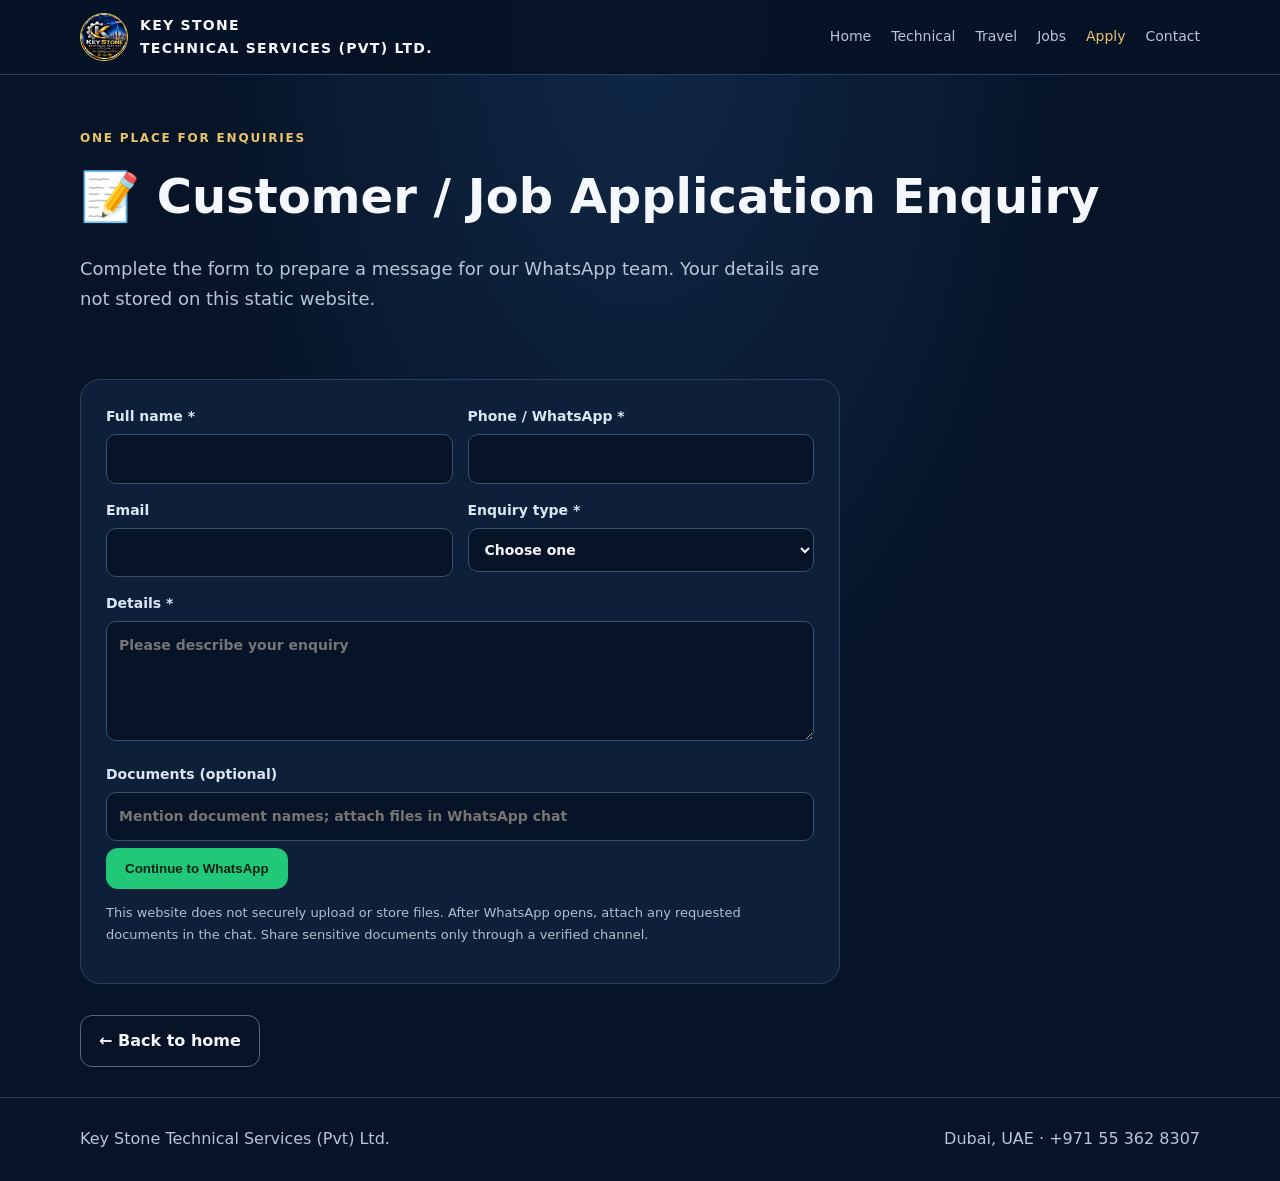
==== apply.html @ 04339b54 "Add files via upload" ====
<!doctype html><html lang="en"><head><meta charset="utf-8"><meta name="viewport" content="width=device-width,initial-scale=1"><title>Apply / Enquiry | Key Stone</title><link rel="stylesheet" href="style.css"></head><body><header class="topbar"><div class="wrap nav"><a class="brand" href="index.html"><img src="logo.jpeg" alt="Logo"><span>KEY STONE<br>TECHNICAL SERVICES (PVT) LTD.</span></a><nav class="links"><a href="index.html">Home</a><a href="technical.html">Technical</a><a href="travel.html">Travel</a><a href="jobs.html">Jobs</a><a class="active" href="apply.html">Apply</a><a href="contact.html">Contact</a></nav></div></header><main class="wrap"><section class="pagehead"><div class="eyebrow">One place for enquiries</div><h1>📝 Customer / Job Application Enquiry</h1><p>Complete the form to prepare a message for our WhatsApp team. Your details are not stored on this static website.</p></section><div class="formbox"><form onsubmit="return sendEnquiry(this)"><div class="formgrid"><label>Full name *<input name="Full name" required></label><label>Phone / WhatsApp *<input name="Phone / WhatsApp" required></label><label>Email<input name="Email" type="email"></label><label>Enquiry type *<select name="Enquiry type" required><option value="">Choose one</option><option>Technical services</option><option>Travel / air tickets</option><option>Holiday package</option><option>Visa information</option><option>Job vacancy / application</option><option>Other</option></select></label><label class="full">Details *<textarea name="Details" required placeholder="Please describe your enquiry"></textarea></label><label class="full">Documents (optional)<input type="text" name="Documents note" placeholder="Mention document names; attach files in WhatsApp chat"></label></div><button class="btn green" type="submit">Continue to WhatsApp</button><p class="notice">This website does not securely upload or store files. After WhatsApp opens, attach any requested documents in the chat. Share sensitive documents only through a verified channel.</p></form></div><a class="btn secondary" href="index.html">← Back to home</a></main><footer class="footer"><div class="wrap footerinner"><span>Key Stone Technical Services (Pvt) Ltd.</span><span>Dubai, UAE · +971 55 362 8307</span></div></footer><script src="script.js"></script></body></html>
---- style.css ----
:root{--navy:#071326;--panel:#0e2039;--panel2:#122943;--gold:#e9c46a;--blue:#65b7ff;--text:#f4f7fb;--muted:#b8c5d6;--line:#29415e;--green:#20c878}*{box-sizing:border-box}html{scroll-behavior:smooth}body{margin:0;background:radial-gradient(ellipse at top,#102847 0,#071326 52%);color:var(--text);font:16px/1.65 system-ui,-apple-system,BlinkMacSystemFont,"Segoe UI",sans-serif}a{color:inherit;text-decoration:none}.wrap{width:min(1120px,92%);margin:auto}.topbar{position:sticky;top:0;z-index:5;background:#071326ed;border-bottom:1px solid var(--line);backdrop-filter:blur(12px)}.nav{display:flex;align-items:center;justify-content:space-between;gap:20px;padding:13px 0}.brand{display:flex;align-items:center;gap:12px;font-weight:800;letter-spacing:.08em}.brand img{width:48px;height:48px;object-fit:cover;border-radius:50%;border:1px solid var(--gold)}.brand span{font-size:14px}.links{display:flex;gap:20px;align-items:center;color:var(--muted);font-size:14px}.links a:hover,.links a.active{color:var(--gold)}.lang{background:#10213a;color:var(--text);border:1px solid var(--line);border-radius:10px;padding:8px}.hero{padding:65px 0 48px;display:grid;grid-template-columns:1.2fr .8fr;gap:32px;align-items:center}.eyebrow{color:var(--gold);font-weight:700;letter-spacing:.15em;text-transform:uppercase;font-size:12px}.hero h1{font-size:clamp(34px,5vw,58px);line-height:1.08;margin:14px 0}.hero p,.intro{color:var(--muted);font-size:18px;max-width:680px}.hero-art{border:1px solid #536783;border-radius:26px;padding:16px;background:linear-gradient(145deg,#102b4b,#071326);box-shadow:0 20px 60px #0004}.hero-art img{width:100%;display:block;border-radius:18px}.btn{display:inline-flex;align-items:center;justify-content:center;gap:8px;padding:12px 18px;border-radius:12px;background:var(--gold);color:#091426;font-weight:800;border:1px solid transparent;margin:7px 8px 0 0}.btn.secondary{background:transparent;color:var(--text);border-color:#536783}.btn.green{background:var(--green);color:#032215}.section{padding:38px 0 52px}.section h2{font-size:clamp(26px,3vw,38px);margin:0 0 8px}.grid{display:grid;grid-template-columns:repeat(3,1fr);gap:18px;margin-top:24px}.card{background:linear-gradient(145deg,#10243d,#0b1a2e);border:1px solid var(--line);border-radius:20px;padding:25px;transition:.2s}.card:hover{transform:translateY(-3px);border-color:var(--gold)}.icon{font-size:30px}.card h3{margin:10px 0;color:var(--gold);font-size:21px}.card p{color:var(--muted);margin:0 0 16px}.card .more{color:var(--blue);font-weight:700}.feature{display:grid;grid-template-columns:1fr 1fr;gap:20px;margin-top:24px}.featurebox{background:var(--panel);border:1px solid var(--line);border-radius:18px;padding:24px}.featurebox h3{color:var(--gold);margin-top:0}.list{padding-left:20px;color:var(--muted)}.list li{margin:8px 0}.banner{padding:25px;border:1px solid #6a5a32;background:#211e18;border-radius:18px;margin:25px 0}.pagehead{padding:54px 0 24px}.pagehead h1{font-size:clamp(32px,4vw,48px);margin:8px 0}.pagehead p{color:var(--muted);max-width:750px;font-size:18px}.formbox{max-width:760px;background:var(--panel);border:1px solid var(--line);border-radius:20px;padding:25px;margin:24px 0}.formgrid{display:grid;grid-template-columns:1fr 1fr;gap:15px}label{display:block;font-weight:650;color:#dce6f2;font-size:14px}input,select,textarea{width:100%;margin-top:6px;background:#071326;color:var(--text);border:1px solid #38516d;border-radius:10px;padding:12px;font:inherit}textarea{min-height:120px;resize:vertical}.full{grid-column:1/-1}.notice{color:#aebed0;font-size:13px}.footer{border-top:1px solid var(--line);padding:28px 0;color:var(--muted);margin-top:30px}.footerinner{display:flex;justify-content:space-between;gap:18px;flex-wrap:wrap}.mobilemenu{display:none}@media(max-width:760px){.nav{flex-wrap:wrap}.links{width:100%;justify-content:space-between;gap:8px;font-size:12px}.hero{grid-template-columns:1fr;padding-top:38px}.hero-art{max-width:420px}.grid{grid-template-columns:1fr}.feature{grid-template-columns:1fr}.formgrid{grid-template-columns:1fr}.brand span{max-width:210px}.section{padding:28px 0}.pagehead{padding-top:35px}}
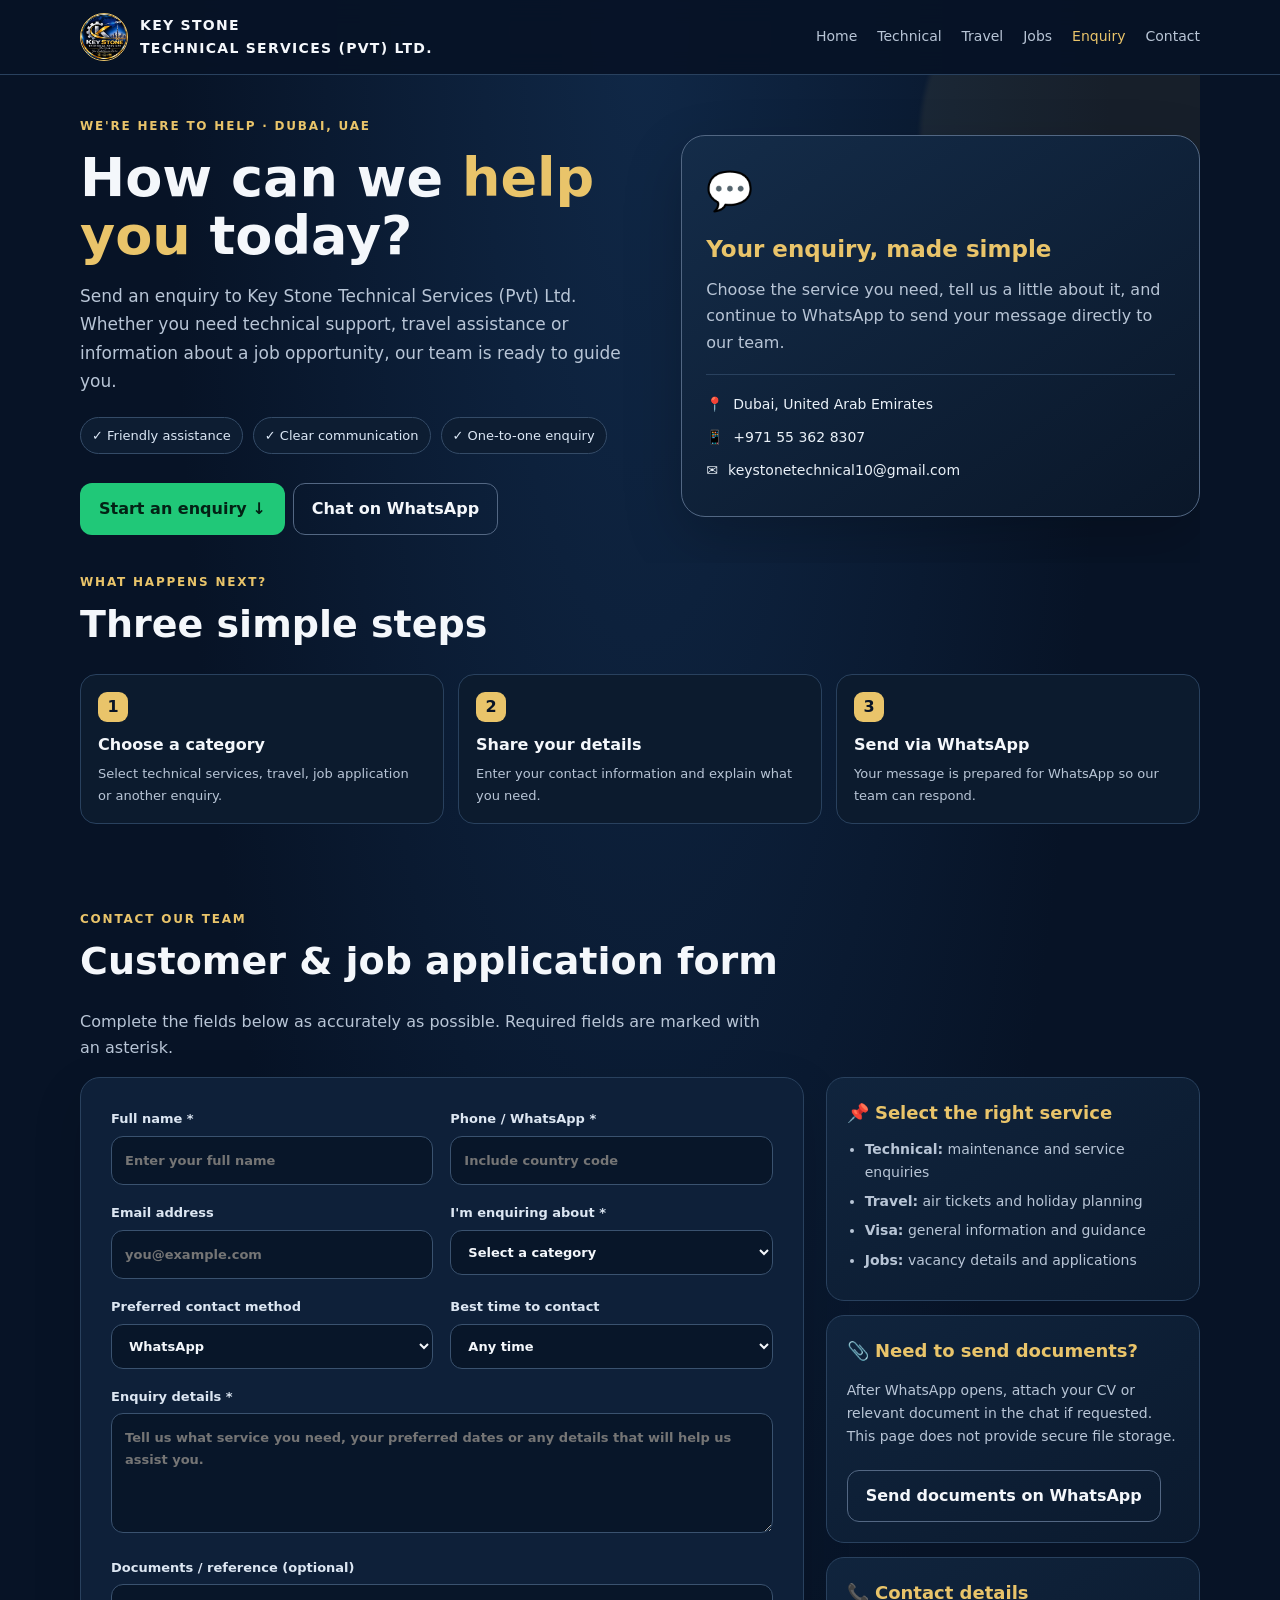
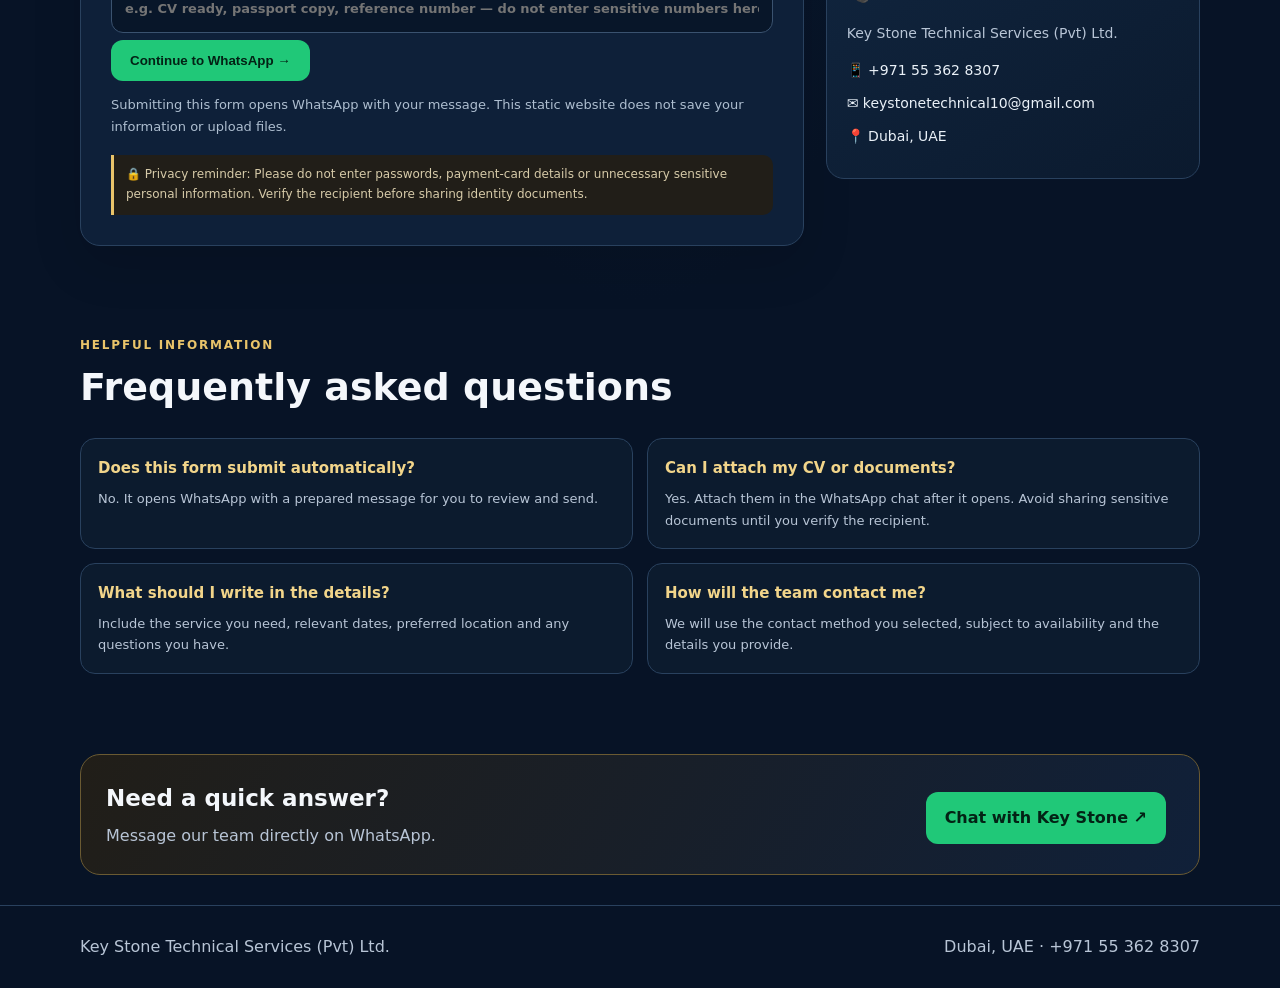
==== commit 90ece23a: "Add files via upload" ====
--- a/apply.html
+++ b/apply.html
@@ -1 +1,37 @@
-<!doctype html><html lang="en"><head><meta charset="utf-8"><meta name="viewport" content="width=device-width,initial-scale=1"><title>Apply / Enquiry | Key Stone</title><link rel="stylesheet" href="style.css"></head><body><header class="topbar"><div class="wrap nav"><a class="brand" href="index.html"><img src="logo.jpeg" alt="Logo"><span>KEY STONE<br>TECHNICAL SERVICES (PVT) LTD.</span></a><nav class="links"><a href="index.html">Home</a><a href="technical.html">Technical</a><a href="travel.html">Travel</a><a href="jobs.html">Jobs</a><a class="active" href="apply.html">Apply</a><a href="contact.html">Contact</a></nav></div></header><main class="wrap"><section class="pagehead"><div class="eyebrow">One place for enquiries</div><h1>📝 Customer / Job Application Enquiry</h1><p>Complete the form to prepare a message for our WhatsApp team. Your details are not stored on this static website.</p></section><div class="formbox"><form onsubmit="return sendEnquiry(this)"><div class="formgrid"><label>Full name *<input name="Full name" required></label><label>Phone / WhatsApp *<input name="Phone / WhatsApp" required></label><label>Email<input name="Email" type="email"></label><label>Enquiry type *<select name="Enquiry type" required><option value="">Choose one</option><option>Technical services</option><option>Travel / air tickets</option><option>Holiday package</option><option>Visa information</option><option>Job vacancy / application</option><option>Other</option></select></label><label class="full">Details *<textarea name="Details" required placeholder="Please describe your enquiry"></textarea></label><label class="full">Documents (optional)<input type="text" name="Documents note" placeholder="Mention document names; attach files in WhatsApp chat"></label></div><button class="btn green" type="submit">Continue to WhatsApp</button><p class="notice">This website does not securely upload or store files. After WhatsApp opens, attach any requested documents in the chat. Share sensitive documents only through a verified channel.</p></form></div><a class="btn secondary" href="index.html">← Back to home</a></main><footer class="footer"><div class="wrap footerinner"><span>Key Stone Technical Services (Pvt) Ltd.</span><span>Dubai, UAE · +971 55 362 8307</span></div></footer><script src="script.js"></script></body></html>
+<!doctype html>
+<html lang="en">
+<head>
+<meta charset="utf-8"><meta name="viewport" content="width=device-width,initial-scale=1">
+<meta name="description" content="Contact Key Stone Technical Services (Pvt) Ltd. in Dubai for technical services, travel enquiries, visa guidance and job applications.">
+<title>Enquiry & Application | Key Stone</title><link rel="stylesheet" href="style.css">
+<style>
+.apply-hero{position:relative;overflow:hidden;display:grid;grid-template-columns:1.05fr .95fr;gap:28px;align-items:center;padding:42px 0 28px}
+.apply-hero:before{content:"";position:absolute;width:380px;height:380px;border-radius:50%;background:#e9c46a12;filter:blur(2px);right:-100px;top:-130px;pointer-events:none}
+.hero-copy,.hero-panel{position:relative;z-index:1}.hero-copy h1{font-size:clamp(34px,5vw,54px);line-height:1.08;margin:12px 0 16px}.hero-copy p{font-size:17px;color:var(--muted);max-width:620px}.trust-row{display:flex;flex-wrap:wrap;gap:10px;margin:22px 0}.trust-pill{font-size:13px;color:#dbe7f5;border:1px solid #344b67;background:#0d1d32;border-radius:999px;padding:7px 11px}.hero-panel{background:linear-gradient(145deg,#142c49,#0a1729);border:1px solid #526783;border-radius:24px;padding:24px;box-shadow:0 22px 60px #0003}.hero-panel .big-icon{font-size:38px}.hero-panel h2{margin:8px 0;color:var(--gold);font-size:23px}.hero-panel p{color:var(--muted);margin:0}.steps{display:grid;grid-template-columns:repeat(3,1fr);gap:14px;margin:18px 0 34px}.step{border:1px solid var(--line);background:#0c1b2e;border-radius:16px;padding:17px}.step-num{display:inline-flex;width:30px;height:30px;align-items:center;justify-content:center;border-radius:9px;background:#e9c46a;color:#091426;font-weight:900}.step h3{font-size:16px;margin:10px 0 5px}.step p{font-size:13px;color:var(--muted);margin:0}.form-layout{display:grid;grid-template-columns:minmax(0,1.45fr) minmax(250px,.75fr);gap:22px;align-items:start}.formbox{max-width:none;margin:0;padding:clamp(18px,3vw,30px);box-shadow:0 18px 50px #0002}.form-title{margin:0 0 5px;font-size:25px}.form-subtitle{margin:0 0 22px;color:var(--muted);font-size:14px}.formgrid{gap:17px}.formgrid label{font-size:13px}.formgrid input,.formgrid select,.formgrid textarea{border-radius:12px;padding:13px;background:#081629;border-color:#3a526f}.formgrid input:focus,.formgrid select:focus,.formgrid textarea:focus{outline:2px solid #e9c46a70;border-color:var(--gold)}.side-info{display:grid;gap:14px}.info-card{background:linear-gradient(145deg,#10243d,#0b1a2e);border:1px solid var(--line);border-radius:18px;padding:20px}.info-card h3{margin:0 0 10px;color:var(--gold);font-size:18px}.info-card p,.info-card li{color:var(--muted);font-size:14px}.info-card ul{padding-left:18px;margin:8px 0}.info-card li{margin:6px 0}.contact-line{display:flex;gap:10px;align-items:center;margin:10px 0;color:#eaf1f8;font-size:14px}.privacy{border-left:3px solid var(--gold);padding:10px 12px;background:#211e18;border-radius:0 10px 10px 0;color:#d7cba9;font-size:12px;margin-top:18px}.faq-grid{display:grid;grid-template-columns:repeat(2,1fr);gap:14px;margin-top:20px}.faq{border:1px solid var(--line);background:#0c1b2e;border-radius:15px;padding:17px}.faq h3{font-size:15px;margin:0 0 7px;color:#f2d58a}.faq p{font-size:13px;color:var(--muted);margin:0}.section-intro{color:var(--muted);max-width:700px}.bottom-cta{display:flex;align-items:center;justify-content:space-between;gap:20px;flex-wrap:wrap;padding:25px;border:1px solid #6a5a32;background:linear-gradient(120deg,#211e18,#102039);border-radius:20px;margin:28px 0}.bottom-cta h2{margin:0 0 5px;font-size:23px}.bottom-cta p{margin:0;color:var(--muted)}
+@media(max-width:760px){.apply-hero{grid-template-columns:1fr;padding-top:32px}.steps{grid-template-columns:1fr}.form-layout{grid-template-columns:1fr}.faq-grid{grid-template-columns:1fr}.hero-panel{padding:20px}.bottom-cta{padding:20px}}
+</style>
+</head>
+<body>
+<header class="topbar"><div class="wrap nav"><a class="brand" href="index.html"><img src="logo.jpeg" alt="Key Stone logo"><span>KEY STONE<br>TECHNICAL SERVICES (PVT) LTD.</span></a><nav class="links"><a href="index.html">Home</a><a href="technical.html">Technical</a><a href="travel.html">Travel</a><a href="jobs.html">Jobs</a><a class="active" href="apply.html">Enquiry</a><a href="contact.html">Contact</a></nav></div></header>
+<main class="wrap">
+<section class="apply-hero">
+ <div class="hero-copy"><div class="eyebrow">We're here to help · Dubai, UAE</div><h1>How can we <span style="color:var(--gold)">help you</span> today?</h1><p>Send an enquiry to Key Stone Technical Services (Pvt) Ltd. Whether you need technical support, travel assistance or information about a job opportunity, our team is ready to guide you.</p><div class="trust-row"><span class="trust-pill">✓ Friendly assistance</span><span class="trust-pill">✓ Clear communication</span><span class="trust-pill">✓ One-to-one enquiry</span></div><a class="btn green" href="#enquiry-form">Start an enquiry ↓</a><a class="btn secondary" href="https://wa.me/971553628307?text=Hello%20Key%20Stone%2C%20I%20have%20an%20enquiry." target="_blank" rel="noopener">Chat on WhatsApp</a></div>
+ <div class="hero-panel"><div class="big-icon">💬</div><h2>Your enquiry, made simple</h2><p>Choose the service you need, tell us a little about it, and continue to WhatsApp to send your message directly to our team.</p><div style="height:1px;background:var(--line);margin:18px 0"></div><div class="contact-line"><span>📍</span><span>Dubai, United Arab Emirates</span></div><div class="contact-line"><span>📱</span><span>+971 55 362 8307</span></div><div class="contact-line"><span>✉️</span><span>keystonetechnical10@gmail.com</span></div></div>
+</section>
+<section class="section" style="padding-top:10px"><div class="eyebrow">What happens next?</div><h2>Three simple steps</h2><div class="steps"><div class="step"><span class="step-num">1</span><h3>Choose a category</h3><p>Select technical services, travel, job application or another enquiry.</p></div><div class="step"><span class="step-num">2</span><h3>Share your details</h3><p>Enter your contact information and explain what you need.</p></div><div class="step"><span class="step-num">3</span><h3>Send via WhatsApp</h3><p>Your message is prepared for WhatsApp so our team can respond.</p></div></div></section>
+<section class="section" id="enquiry-form" style="padding-top:0"><div class="eyebrow">Contact our team</div><h2>Customer & job application form</h2><p class="section-intro">Complete the fields below as accurately as possible. Required fields are marked with an asterisk.</p>
+<div class="form-layout"><div class="formbox"><form onsubmit="return sendEnquiry(this)"><div class="formgrid">
+<label>Full name *<input name="Full name" autocomplete="name" placeholder="Enter your full name" required></label>
+<label>Phone / WhatsApp *<input name="Phone / WhatsApp" autocomplete="tel" type="tel" placeholder="Include country code" required></label>
+<label>Email address<input name="Email" autocomplete="email" type="email" placeholder="you@example.com"></label>
+<label>I'm enquiring about *<select name="Enquiry category" required><option value="">Select a category</option><option>Technical services</option><option>Travel / air tickets</option><option>Holiday package</option><option>Visa information / guidance</option><option>Job vacancy / application</option><option>Company / business enquiry</option><option>Other</option></select></label>
+<label>Preferred contact method<select name="Preferred contact"><option>WhatsApp</option><option>Phone call</option><option>Email</option></select></label>
+<label>Best time to contact<select name="Best time to contact"><option>Any time</option><option>Morning</option><option>Afternoon</option><option>Evening</option></select></label>
+<label class="full">Enquiry details *<textarea name="Enquiry details" required placeholder="Tell us what service you need, your preferred dates or any details that will help us assist you."></textarea></label>
+<label class="full">Documents / reference (optional)<input name="Document note" placeholder="e.g. CV ready, passport copy, reference number — do not enter sensitive numbers here"></label>
+</div><button class="btn green" type="submit">Continue to WhatsApp →</button><p class="notice">Submitting this form opens WhatsApp with your message. This static website does not save your information or upload files.</p><div class="privacy">🔒 Privacy reminder: Please do not enter passwords, payment-card details or unnecessary sensitive personal information. Verify the recipient before sharing identity documents.</div></form></div>
+<aside class="side-info"><div class="info-card"><h3>📌 Select the right service</h3><ul><li><b>Technical:</b> maintenance and service enquiries</li><li><b>Travel:</b> air tickets and holiday planning</li><li><b>Visa:</b> general information and guidance</li><li><b>Jobs:</b> vacancy details and applications</li></ul></div><div class="info-card"><h3>📎 Need to send documents?</h3><p>After WhatsApp opens, attach your CV or relevant document in the chat if requested. This page does not provide secure file storage.</p><a class="btn secondary" href="https://wa.me/971553628307?text=Hello%20Key%20Stone%2C%20I%20would%20like%20to%20share%20documents%20for%20my%20enquiry." target="_blank" rel="noopener">Send documents on WhatsApp</a></div><div class="info-card"><h3>📞 Contact details</h3><p>Key Stone Technical Services (Pvt) Ltd.</p><div class="contact-line">📱 +971 55 362 8307</div><div class="contact-line">✉️ keystonetechnical10@gmail.com</div><div class="contact-line">📍 Dubai, UAE</div></div></aside></div></section>
+<section class="section"><div class="eyebrow">Helpful information</div><h2>Frequently asked questions</h2><div class="faq-grid"><div class="faq"><h3>Does this form submit automatically?</h3><p>No. It opens WhatsApp with a prepared message for you to review and send.</p></div><div class="faq"><h3>Can I attach my CV or documents?</h3><p>Yes. Attach them in the WhatsApp chat after it opens. Avoid sharing sensitive documents until you verify the recipient.</p></div><div class="faq"><h3>What should I write in the details?</h3><p>Include the service you need, relevant dates, preferred location and any questions you have.</p></div><div class="faq"><h3>How will the team contact me?</h3><p>We will use the contact method you selected, subject to availability and the details you provide.</p></div></div></section>
+<div class="bottom-cta"><div><h2>Need a quick answer?</h2><p>Message our team directly on WhatsApp.</p></div><a class="btn green" href="https://wa.me/971553628307?text=Hello%20Key%20Stone%2C%20I%20need%20help%20with%20an%20enquiry." target="_blank" rel="noopener">Chat with Key Stone ↗</a></div>
+</main><footer class="footer"><div class="wrap footerinner"><span>Key Stone Technical Services (Pvt) Ltd.</span><span>Dubai, UAE · +971 55 362 8307</span></div></footer><script src="script.js"></script>
+</body></html>
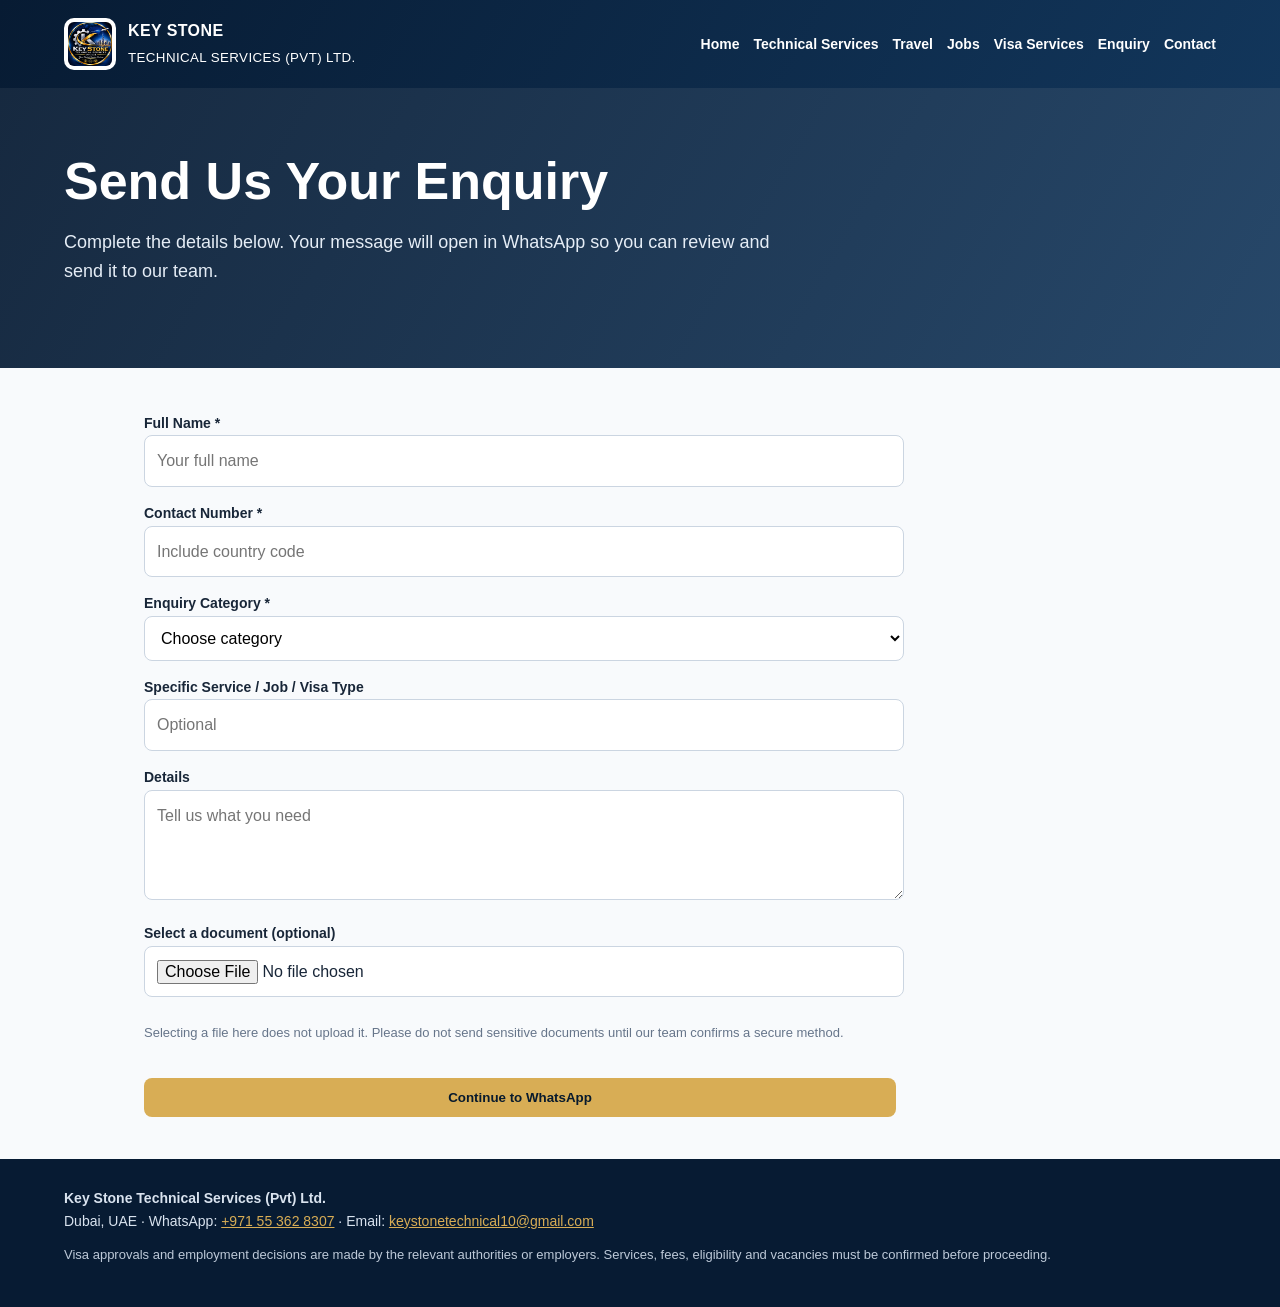
==== commit 9b4b3460: "Add files via upload" ====
--- a/apply.html
+++ b/apply.html
@@ -1,37 +1,20 @@
-<!doctype html>
-<html lang="en">
-<head>
-<meta charset="utf-8"><meta name="viewport" content="width=device-width,initial-scale=1">
-<meta name="description" content="Contact Key Stone Technical Services (Pvt) Ltd. in Dubai for technical services, travel enquiries, visa guidance and job applications.">
-<title>Enquiry & Application | Key Stone</title><link rel="stylesheet" href="style.css">
-<style>
-.apply-hero{position:relative;overflow:hidden;display:grid;grid-template-columns:1.05fr .95fr;gap:28px;align-items:center;padding:42px 0 28px}
-.apply-hero:before{content:"";position:absolute;width:380px;height:380px;border-radius:50%;background:#e9c46a12;filter:blur(2px);right:-100px;top:-130px;pointer-events:none}
-.hero-copy,.hero-panel{position:relative;z-index:1}.hero-copy h1{font-size:clamp(34px,5vw,54px);line-height:1.08;margin:12px 0 16px}.hero-copy p{font-size:17px;color:var(--muted);max-width:620px}.trust-row{display:flex;flex-wrap:wrap;gap:10px;margin:22px 0}.trust-pill{font-size:13px;color:#dbe7f5;border:1px solid #344b67;background:#0d1d32;border-radius:999px;padding:7px 11px}.hero-panel{background:linear-gradient(145deg,#142c49,#0a1729);border:1px solid #526783;border-radius:24px;padding:24px;box-shadow:0 22px 60px #0003}.hero-panel .big-icon{font-size:38px}.hero-panel h2{margin:8px 0;color:var(--gold);font-size:23px}.hero-panel p{color:var(--muted);margin:0}.steps{display:grid;grid-template-columns:repeat(3,1fr);gap:14px;margin:18px 0 34px}.step{border:1px solid var(--line);background:#0c1b2e;border-radius:16px;padding:17px}.step-num{display:inline-flex;width:30px;height:30px;align-items:center;justify-content:center;border-radius:9px;background:#e9c46a;color:#091426;font-weight:900}.step h3{font-size:16px;margin:10px 0 5px}.step p{font-size:13px;color:var(--muted);margin:0}.form-layout{display:grid;grid-template-columns:minmax(0,1.45fr) minmax(250px,.75fr);gap:22px;align-items:start}.formbox{max-width:none;margin:0;padding:clamp(18px,3vw,30px);box-shadow:0 18px 50px #0002}.form-title{margin:0 0 5px;font-size:25px}.form-subtitle{margin:0 0 22px;color:var(--muted);font-size:14px}.formgrid{gap:17px}.formgrid label{font-size:13px}.formgrid input,.formgrid select,.formgrid textarea{border-radius:12px;padding:13px;background:#081629;border-color:#3a526f}.formgrid input:focus,.formgrid select:focus,.formgrid textarea:focus{outline:2px solid #e9c46a70;border-color:var(--gold)}.side-info{display:grid;gap:14px}.info-card{background:linear-gradient(145deg,#10243d,#0b1a2e);border:1px solid var(--line);border-radius:18px;padding:20px}.info-card h3{margin:0 0 10px;color:var(--gold);font-size:18px}.info-card p,.info-card li{color:var(--muted);font-size:14px}.info-card ul{padding-left:18px;margin:8px 0}.info-card li{margin:6px 0}.contact-line{display:flex;gap:10px;align-items:center;margin:10px 0;color:#eaf1f8;font-size:14px}.privacy{border-left:3px solid var(--gold);padding:10px 12px;background:#211e18;border-radius:0 10px 10px 0;color:#d7cba9;font-size:12px;margin-top:18px}.faq-grid{display:grid;grid-template-columns:repeat(2,1fr);gap:14px;margin-top:20px}.faq{border:1px solid var(--line);background:#0c1b2e;border-radius:15px;padding:17px}.faq h3{font-size:15px;margin:0 0 7px;color:#f2d58a}.faq p{font-size:13px;color:var(--muted);margin:0}.section-intro{color:var(--muted);max-width:700px}.bottom-cta{display:flex;align-items:center;justify-content:space-between;gap:20px;flex-wrap:wrap;padding:25px;border:1px solid #6a5a32;background:linear-gradient(120deg,#211e18,#102039);border-radius:20px;margin:28px 0}.bottom-cta h2{margin:0 0 5px;font-size:23px}.bottom-cta p{margin:0;color:var(--muted)}
-@media(max-width:760px){.apply-hero{grid-template-columns:1fr;padding-top:32px}.steps{grid-template-columns:1fr}.form-layout{grid-template-columns:1fr}.faq-grid{grid-template-columns:1fr}.hero-panel{padding:20px}.bottom-cta{padding:20px}}
-</style>
-</head>
-<body>
-<header class="topbar"><div class="wrap nav"><a class="brand" href="index.html"><img src="logo.jpeg" alt="Key Stone logo"><span>KEY STONE<br>TECHNICAL SERVICES (PVT) LTD.</span></a><nav class="links"><a href="index.html">Home</a><a href="technical.html">Technical</a><a href="travel.html">Travel</a><a href="jobs.html">Jobs</a><a class="active" href="apply.html">Enquiry</a><a href="contact.html">Contact</a></nav></div></header>
-<main class="wrap">
-<section class="apply-hero">
- <div class="hero-copy"><div class="eyebrow">We're here to help · Dubai, UAE</div><h1>How can we <span style="color:var(--gold)">help you</span> today?</h1><p>Send an enquiry to Key Stone Technical Services (Pvt) Ltd. Whether you need technical support, travel assistance or information about a job opportunity, our team is ready to guide you.</p><div class="trust-row"><span class="trust-pill">✓ Friendly assistance</span><span class="trust-pill">✓ Clear communication</span><span class="trust-pill">✓ One-to-one enquiry</span></div><a class="btn green" href="#enquiry-form">Start an enquiry ↓</a><a class="btn secondary" href="https://wa.me/971553628307?text=Hello%20Key%20Stone%2C%20I%20have%20an%20enquiry." target="_blank" rel="noopener">Chat on WhatsApp</a></div>
- <div class="hero-panel"><div class="big-icon">💬</div><h2>Your enquiry, made simple</h2><p>Choose the service you need, tell us a little about it, and continue to WhatsApp to send your message directly to our team.</p><div style="height:1px;background:var(--line);margin:18px 0"></div><div class="contact-line"><span>📍</span><span>Dubai, United Arab Emirates</span></div><div class="contact-line"><span>📱</span><span>+971 55 362 8307</span></div><div class="contact-line"><span>✉️</span><span>keystonetechnical10@gmail.com</span></div></div>
-</section>
-<section class="section" style="padding-top:10px"><div class="eyebrow">What happens next?</div><h2>Three simple steps</h2><div class="steps"><div class="step"><span class="step-num">1</span><h3>Choose a category</h3><p>Select technical services, travel, job application or another enquiry.</p></div><div class="step"><span class="step-num">2</span><h3>Share your details</h3><p>Enter your contact information and explain what you need.</p></div><div class="step"><span class="step-num">3</span><h3>Send via WhatsApp</h3><p>Your message is prepared for WhatsApp so our team can respond.</p></div></div></section>
-<section class="section" id="enquiry-form" style="padding-top:0"><div class="eyebrow">Contact our team</div><h2>Customer & job application form</h2><p class="section-intro">Complete the fields below as accurately as possible. Required fields are marked with an asterisk.</p>
-<div class="form-layout"><div class="formbox"><form onsubmit="return sendEnquiry(this)"><div class="formgrid">
-<label>Full name *<input name="Full name" autocomplete="name" placeholder="Enter your full name" required></label>
-<label>Phone / WhatsApp *<input name="Phone / WhatsApp" autocomplete="tel" type="tel" placeholder="Include country code" required></label>
-<label>Email address<input name="Email" autocomplete="email" type="email" placeholder="you@example.com"></label>
-<label>I'm enquiring about *<select name="Enquiry category" required><option value="">Select a category</option><option>Technical services</option><option>Travel / air tickets</option><option>Holiday package</option><option>Visa information / guidance</option><option>Job vacancy / application</option><option>Company / business enquiry</option><option>Other</option></select></label>
-<label>Preferred contact method<select name="Preferred contact"><option>WhatsApp</option><option>Phone call</option><option>Email</option></select></label>
-<label>Best time to contact<select name="Best time to contact"><option>Any time</option><option>Morning</option><option>Afternoon</option><option>Evening</option></select></label>
-<label class="full">Enquiry details *<textarea name="Enquiry details" required placeholder="Tell us what service you need, your preferred dates or any details that will help us assist you."></textarea></label>
-<label class="full">Documents / reference (optional)<input name="Document note" placeholder="e.g. CV ready, passport copy, reference number — do not enter sensitive numbers here"></label>
-</div><button class="btn green" type="submit">Continue to WhatsApp →</button><p class="notice">Submitting this form opens WhatsApp with your message. This static website does not save your information or upload files.</p><div class="privacy">🔒 Privacy reminder: Please do not enter passwords, payment-card details or unnecessary sensitive personal information. Verify the recipient before sharing identity documents.</div></form></div>
-<aside class="side-info"><div class="info-card"><h3>📌 Select the right service</h3><ul><li><b>Technical:</b> maintenance and service enquiries</li><li><b>Travel:</b> air tickets and holiday planning</li><li><b>Visa:</b> general information and guidance</li><li><b>Jobs:</b> vacancy details and applications</li></ul></div><div class="info-card"><h3>📎 Need to send documents?</h3><p>After WhatsApp opens, attach your CV or relevant document in the chat if requested. This page does not provide secure file storage.</p><a class="btn secondary" href="https://wa.me/971553628307?text=Hello%20Key%20Stone%2C%20I%20would%20like%20to%20share%20documents%20for%20my%20enquiry." target="_blank" rel="noopener">Send documents on WhatsApp</a></div><div class="info-card"><h3>📞 Contact details</h3><p>Key Stone Technical Services (Pvt) Ltd.</p><div class="contact-line">📱 +971 55 362 8307</div><div class="contact-line">✉️ keystonetechnical10@gmail.com</div><div class="contact-line">📍 Dubai, UAE</div></div></aside></div></section>
-<section class="section"><div class="eyebrow">Helpful information</div><h2>Frequently asked questions</h2><div class="faq-grid"><div class="faq"><h3>Does this form submit automatically?</h3><p>No. It opens WhatsApp with a prepared message for you to review and send.</p></div><div class="faq"><h3>Can I attach my CV or documents?</h3><p>Yes. Attach them in the WhatsApp chat after it opens. Avoid sharing sensitive documents until you verify the recipient.</p></div><div class="faq"><h3>What should I write in the details?</h3><p>Include the service you need, relevant dates, preferred location and any questions you have.</p></div><div class="faq"><h3>How will the team contact me?</h3><p>We will use the contact method you selected, subject to availability and the details you provide.</p></div></div></section>
-<div class="bottom-cta"><div><h2>Need a quick answer?</h2><p>Message our team directly on WhatsApp.</p></div><a class="btn green" href="https://wa.me/971553628307?text=Hello%20Key%20Stone%2C%20I%20need%20help%20with%20an%20enquiry." target="_blank" rel="noopener">Chat with Key Stone ↗</a></div>
-</main><footer class="footer"><div class="wrap footerinner"><span>Key Stone Technical Services (Pvt) Ltd.</span><span>Dubai, UAE · +971 55 362 8307</span></div></footer><script src="script.js"></script>
-</body></html>
+<!doctype html><html lang="en"><head><meta charset="utf-8"><meta name="viewport" content="width=device-width,initial-scale=1"><title>Enquiry | Key Stone Technical Services</title><meta name="description" content="Key Stone Technical Services, travel, job and UAE visa enquiry assistance in Dubai."><style>
+:root{--navy:#071b33;--blue:#12365b;--gold:#d8ad55;--cream:#f7f4ed;--ink:#182638;--muted:#66758a}
+*{box-sizing:border-box}body{margin:0;font-family:Arial,Helvetica,sans-serif;color:var(--ink);background:#f8fafc;line-height:1.6}
+header{background:linear-gradient(120deg,var(--navy),var(--blue));color:white;padding:18px 5%;display:flex;align-items:center;justify-content:space-between;gap:18px;flex-wrap:wrap}
+.brand{display:flex;align-items:center;gap:12px;font-weight:800;letter-spacing:.4px}.brand img{width:52px;height:52px;object-fit:contain;background:white;border-radius:10px;padding:4px}
+nav{display:flex;gap:14px;flex-wrap:wrap}nav a{color:white;text-decoration:none;font-size:14px;font-weight:700}nav a:hover{color:var(--gold)}
+.hero{padding:64px 5%;background:linear-gradient(120deg,#071b33eF,#12365be8),url('') center/cover;color:white}
+.hero h1{font-size:clamp(30px,5vw,52px);line-height:1.12;margin:0 0 16px;max-width:850px}.hero p{max-width:720px;color:#e5edf6;font-size:18px}
+.btn{display:inline-block;background:var(--gold);color:#081a2d;text-decoration:none;padding:12px 20px;border-radius:8px;font-weight:800;margin:8px 8px 0 0;border:0;cursor:pointer}
+.btn.outline{background:transparent;border:1px solid #d8ad55;color:white}.wrap{max-width:1120px;margin:auto;padding:42px 5%}
+h2{color:var(--navy);font-size:30px;margin:0 0 10px}.lead{color:var(--muted);margin:0 0 26px}
+.grid{display:grid;grid-template-columns:repeat(auto-fit,minmax(230px,1fr));gap:18px}.card{background:white;padding:24px;border:1px solid #e4eaf0;border-radius:14px;box-shadow:0 8px 22px #071b3309}.card h3{margin:0 0 8px;color:var(--blue)}.tag{display:inline-block;background:#fff4d9;color:#775416;padding:4px 10px;border-radius:30px;font-size:12px;font-weight:800}
+.banner{background:#eef3f8;border-left:4px solid var(--gold);padding:18px;border-radius:8px;margin:24px 0}
+form{display:grid;gap:13px;max-width:760px}label{font-weight:700;font-size:14px}input,select,textarea{width:100%;padding:12px;border:1px solid #cbd5e1;border-radius:8px;font:inherit;background:white}textarea{min-height:110px}
+footer{background:var(--navy);color:#d9e3ef;padding:28px 5%;font-size:14px}footer a{color:var(--gold)}.small{font-size:13px;color:var(--muted)}
+@media(max-width:650px){header{align-items:flex-start}.hero{padding:48px 5%}nav{gap:10px}nav a{font-size:13px}}
+</style></head><body><header><div class="brand"><img src="logo.jpeg" alt="Key Stone logo"><span>KEY STONE<br><small style="font-weight:500">TECHNICAL SERVICES (PVT) LTD.</small></span></div><nav><a href="index.html">Home</a><a href="technical.html">Technical Services</a><a href="travel.html">Travel</a><a href="jobs.html">Jobs</a><a href="visa.html">Visa Services</a><a href="apply.html">Enquiry</a><a href="contact.html">Contact</a></nav></header><section class="hero"><h1>Send Us Your Enquiry</h1><p>Complete the details below. Your message will open in WhatsApp so you can review and send it to our team.</p></section><section class="wrap"><form id="enquiry"><div><label for="name">Full Name *</label><input id="name" required placeholder="Your full name"></div><div><label for="phone">Contact Number *</label><input id="phone" required placeholder="Include country code"></div><div><label for="type">Enquiry Category *</label><select id="type" required><option value="">Choose category</option><option>Technical Services</option><option>Travel</option><option>Jobs</option><option>Visa Services</option><option>Other</option></select></div><div><label for="category">Specific Service / Job / Visa Type</label><input id="category" placeholder="Optional"></div><div><label for="details">Details</label><textarea id="details" placeholder="Tell us what you need"></textarea></div><div><label for="file">Select a document (optional)</label><input id="file" type="file" accept=".pdf,.jpg,.jpeg,.png"></div><p class="small">Selecting a file here does not upload it. Please do not send sensitive documents until our team confirms a secure method.</p><button class="btn" type="submit">Continue to WhatsApp</button></form></section><script>
+const p=new URLSearchParams(location.search); if(p.get('type')){let t=p.get('type');document.getElementById('type').value=({job:'Jobs',visa:'Visa Services',travel:'Travel',technical:'Technical Services'})[t]||t;} if(p.get('category'))document.getElementById('category').value=p.get('category').replaceAll('%20',' ');
+document.getElementById('enquiry').addEventListener('submit',e=>{e.preventDefault();let msg=`Hello Key Stone Technical Services, I would like to make an enquiry.%0AName: ${encodeURIComponent(document.getElementById('name').value)}%0APhone: ${encodeURIComponent(document.getElementById('phone').value)}%0ACategory: ${encodeURIComponent(document.getElementById('type').value)}%0ASpecific: ${encodeURIComponent(document.getElementById('category').value)}%0ADetails: ${encodeURIComponent(document.getElementById('details').value)}`;window.open('https://wa.me/971553628307?text='+msg,'_blank')});
+</script><footer><strong>Key Stone Technical Services (Pvt) Ltd.</strong><br>Dubai, UAE · WhatsApp: <a href="https://wa.me/971553628307">+971 55 362 8307</a> · Email: <a href="mailto:keystonetechnical10@gmail.com">keystonetechnical10@gmail.com</a><p class="small" style="color:#bdc9d8">Visa approvals and employment decisions are made by the relevant authorities or employers. Services, fees, eligibility and vacancies must be confirmed before proceeding.</p></footer></body></html>
